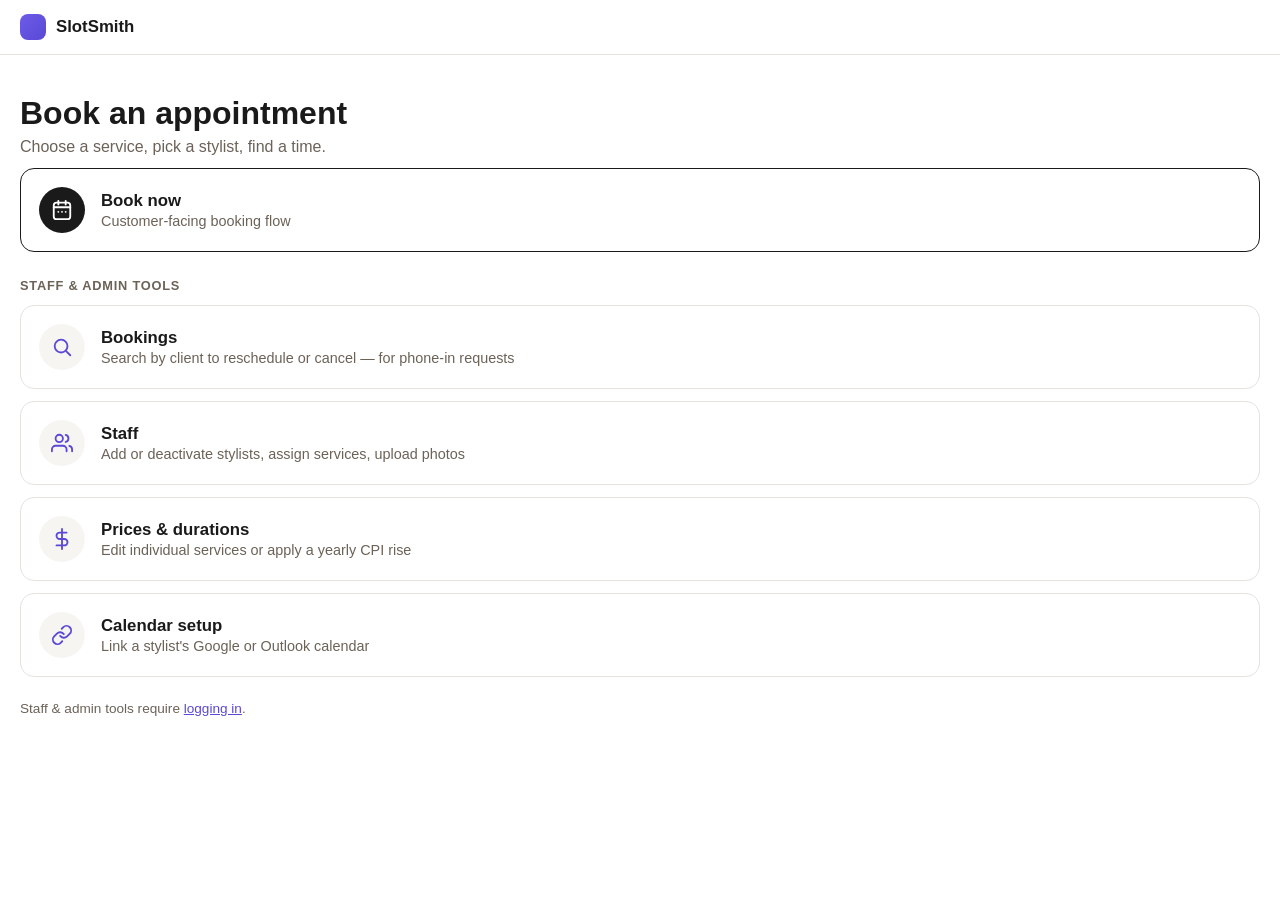
==== wwwroot/index.html @ a152c48f "Add reschedule/cancel, bot protection, admin auth, staff/pricing admin, staff time off, bookings sea" ====
<!DOCTYPE html>
<html lang="en">
<head>
<meta charset="UTF-8">
<meta name="viewport" content="width=device-width, initial-scale=1.0">
<title>SlotSmith</title>
<link rel="stylesheet" href="booking.css">
<style>
  body { padding-bottom: 40px; }
  .hero { margin: 40px 20px 8px; }
  .hero h1 { font-size: 2rem; margin: 0 0 6px; }
  .hero p { color: var(--muted); margin: 0; }
  .link-card {
    display: flex; align-items: center; gap: 16px;
    margin: 12px 20px; padding: 18px; border: 1px solid var(--border); border-radius: 14px;
    text-decoration: none; color: inherit;
  }
  .link-card:hover { border-color: var(--accent); }
  .link-card .icon {
    width: 46px; height: 46px; border-radius: 50%; background: var(--panel);
    display: flex; align-items: center; justify-content: center; flex-shrink: 0; color: var(--accent-dark);
  }
  .link-card .icon svg { width: 22px; height: 22px; }
  .link-card.primary .icon { background: var(--ink); color: #fff; }
  .link-card .title { font-weight: 700; font-size: 1.05rem; }
  .link-card .sub { color: var(--muted); font-size: 0.9rem; margin-top: 2px; }
</style>
</head>
<body>
<header class="topbar"><div class="brand"><span class="brand-mark"></span>SlotSmith</div></header>

<main>
  <div class="hero">
    <h1 id="heroTitle">Book an appointment</h1>
    <p>Choose a service, pick a stylist, find a time.</p>
  </div>
  <a class="link-card primary" href="/booking.html" style="border-color:var(--ink);">
    <div class="icon">
      <svg viewBox="0 0 24 24" fill="none" stroke="currentColor" stroke-width="2" stroke-linecap="round" stroke-linejoin="round"><rect x="3" y="4" width="18" height="18" rx="3"></rect><path d="M3 9h18"></path><path d="M8 2v4"></path><path d="M16 2v4"></path><path d="M8 14h.01"></path><path d="M12 14h.01"></path><path d="M16 14h.01"></path></svg>
    </div>
    <div>
      <div class="title">Book now</div>
      <div class="sub">Customer-facing booking flow</div>
    </div>
  </a>

  <h2 class="section-title">Staff &amp; admin tools</h2>
  <a class="link-card" href="/bookings-admin.html">
    <div class="icon">
      <svg viewBox="0 0 24 24" fill="none" stroke="currentColor" stroke-width="2" stroke-linecap="round" stroke-linejoin="round"><circle cx="11" cy="11" r="7"></circle><path d="m21 21-4.3-4.3"></path></svg>
    </div>
    <div>
      <div class="title">Bookings</div>
      <div class="sub">Search by client to reschedule or cancel — for phone-in requests</div>
    </div>
  </a>
  <a class="link-card" href="/staff-admin.html">
    <div class="icon">
      <svg viewBox="0 0 24 24" fill="none" stroke="currentColor" stroke-width="2" stroke-linecap="round" stroke-linejoin="round"><path d="M17 21v-2a4 4 0 0 0-4-4H5a4 4 0 0 0-4 4v2"></path><circle cx="9" cy="7" r="4"></circle><path d="M23 21v-2a4 4 0 0 0-3-3.87"></path><path d="M16 3.13a4 4 0 0 1 0 7.75"></path></svg>
    </div>
    <div>
      <div class="title">Staff</div>
      <div class="sub">Add or deactivate stylists, assign services, upload photos</div>
    </div>
  </a>
  <a class="link-card" href="/services-admin.html">
    <div class="icon">
      <svg viewBox="0 0 24 24" fill="none" stroke="currentColor" stroke-width="2" stroke-linecap="round" stroke-linejoin="round"><path d="M12 1v22"></path><path d="M17 5H9.5a3.5 3.5 0 0 0 0 7h5a3.5 3.5 0 0 1 0 7H6"></path></svg>
    </div>
    <div>
      <div class="title">Prices &amp; durations</div>
      <div class="sub">Edit individual services or apply a yearly CPI rise</div>
    </div>
  </a>
  <a class="link-card" href="/admin.html">
    <div class="icon">
      <svg viewBox="0 0 24 24" fill="none" stroke="currentColor" stroke-width="2" stroke-linecap="round" stroke-linejoin="round"><path d="M10 13a5 5 0 0 0 7.54.54l3-3a5 5 0 0 0-7.07-7.07l-1.72 1.71"></path><path d="M14 11a5 5 0 0 0-7.54-.54l-3 3a5 5 0 0 0 7.07 7.07l1.71-1.71"></path></svg>
    </div>
    <div>
      <div class="title">Calendar setup</div>
      <div class="sub">Link a stylist's Google or Outlook calendar</div>
    </div>
  </a>

  <p style="margin:24px 20px 0;color:var(--muted);font-size:0.85rem;">
    Staff &amp; admin tools require <a href="/admin-login.html">logging in</a>.
  </p>
</main>
<script>
  fetch('/api/business-info').then(r => r.json()).then(info => {
    const name = info.businessName ?? info.BusinessName;
    if (name) document.getElementById('heroTitle').textContent = `Book at ${name}`;
  }).catch(() => {});
</script>
</body>
</html>
---- wwwroot/booking.css ----
:root {
  --bg: #ffffff;
  --ink: #1a1a1a;
  --muted: #6b6258;
  --accent: #6c5ce7;
  --accent-dark: #5a48d6;
  --accent-ink: #ffffff;
  --border: #e5e2dd;
  --panel: #f7f5f2;
  --success: #1a7a3c;
  --success-bg: #eafaf0;
  --danger: #a3241f;
  --danger-bg: #fbeaea;
  --radius: 14px;
  --shadow-sm: 0 1px 2px rgba(26, 26, 26, 0.05);
  --shadow-md: 0 4px 16px rgba(26, 26, 26, 0.07);
  --shadow-lift: 0 8px 24px rgba(26, 26, 26, 0.1);
}
* { box-sizing: border-box; }
body {
  margin: 0;
  font-family: -apple-system, BlinkMacSystemFont, "Segoe UI", Roboto, sans-serif;
  color: var(--ink);
  background: var(--bg);
  padding-bottom: 88px; /* leave room for the sticky cart bar */
  -webkit-font-smoothing: antialiased;
}
a { color: var(--accent-dark); }

/* ── Header ─────────────────────────────────────────────────────────── */
header.topbar {
  display: flex;
  align-items: center;
  justify-content: space-between;
  gap: 16px;
  padding: 14px 20px;
  border-bottom: 1px solid var(--border);
  background: rgba(255, 255, 255, 0.92);
  backdrop-filter: blur(6px);
  position: sticky;
  top: 0;
  z-index: 20;
}
header.topbar button {
  background: none;
  border: none;
  font-size: 1.4rem;
  cursor: pointer;
  color: var(--ink);
}
.brand { display: flex; align-items: center; gap: 10px; font-weight: 800; font-size: 1.05rem; }
a.brand { color: inherit; text-decoration: none; }
.brand .brand-mark {
  width: 26px; height: 26px; border-radius: 8px;
  background: linear-gradient(135deg, var(--accent), var(--accent-dark));
  flex-shrink: 0;
}

/* ── Typography ─────────────────────────────────────────────────────── */
h1.step-title {
  font-size: 1.7rem;
  font-weight: 800;
  margin: 22px 20px 8px;
  letter-spacing: -0.01em;
}
h2.section-title {
  font-size: 0.8rem;
  font-weight: 700;
  margin: 26px 20px 10px;
  color: var(--muted);
  text-transform: uppercase;
  letter-spacing: 0.06em;
}

/* ── Cards ──────────────────────────────────────────────────────────── */
.card {
  display: flex;
  align-items: center;
  gap: 14px;
  margin: 12px 20px;
  padding: 16px;
  border: 1px solid var(--border);
  border-radius: var(--radius);
  background: var(--bg);
  box-shadow: var(--shadow-sm);
  transition: box-shadow 0.15s ease, border-color 0.15s ease, transform 0.1s ease;
}
.card.selectable { cursor: pointer; }
.card.selectable:hover { box-shadow: var(--shadow-md); border-color: #d8d3cb; }
.card.selected { border-color: var(--accent); box-shadow: 0 0 0 1.5px var(--accent), var(--shadow-md); }
.avatar {
  width: 52px;
  height: 52px;
  border-radius: 50%;
  background: var(--panel);
  display: flex;
  align-items: center;
  justify-content: center;
  font-weight: 700;
  color: var(--muted);
  flex-shrink: 0;
  overflow: hidden;
}
.avatar img { width: 100%; height: 100%; object-fit: cover; }
.card-body { flex: 1; min-width: 0; }
.card-title { font-weight: 700; font-size: 1.05rem; }
.card-sub { color: var(--muted); font-size: 0.9rem; margin-top: 2px; }

/* ── Buttons ────────────────────────────────────────────────────────── */
.pill-btn {
  border: 1px solid var(--ink);
  background: var(--bg);
  color: var(--ink);
  border-radius: 999px;
  padding: 8px 18px;
  font-weight: 600;
  font-size: 0.95rem;
  cursor: pointer;
  transition: background 0.15s ease, color 0.15s ease, transform 0.05s ease, opacity 0.15s ease;
}
.pill-btn:hover { background: var(--panel); }
.pill-btn:active { transform: scale(0.98); }
.pill-btn:disabled { opacity: 0.45; cursor: not-allowed; }
.pill-btn:disabled:hover { background: var(--bg); }
.pill-btn.primary { background: var(--ink); color: #fff; border-color: var(--ink); }
.pill-btn.primary:hover { background: #333; }

/* ── Selection dots ─────────────────────────────────────────────────── */
.checkbox-dot {
  width: 22px;
  height: 22px;
  border-radius: 50%;
  border: 2px solid var(--border);
  flex-shrink: 0;
  transition: background 0.15s ease, border-color 0.15s ease;
}
.checkbox-dot.checked { background: var(--accent); border-color: var(--accent); }

/* ── Sticky cart bar ────────────────────────────────────────────────── */
.cart-bar {
  position: fixed;
  bottom: 0; left: 0; right: 0;
  background: #fff;
  border-top: 1px solid var(--border);
  padding: 14px 20px;
  display: flex;
  align-items: center;
  justify-content: space-between;
  box-shadow: 0 -6px 20px rgba(26, 26, 26, 0.06);
}
.cart-bar .price { font-weight: 800; font-size: 1.2rem; }
.cart-bar .meta { color: var(--muted); font-size: 0.85rem; }
.cart-bar button {
  background: var(--ink);
  color: #fff;
  border: none;
  border-radius: 999px;
  padding: 14px 28px;
  font-weight: 700;
  font-size: 1rem;
  cursor: pointer;
  transition: background 0.15s ease, transform 0.05s ease;
}
.cart-bar button:hover:not(:disabled) { background: #333; }
.cart-bar button:active:not(:disabled) { transform: scale(0.98); }
.cart-bar button:disabled { opacity: 0.4; cursor: not-allowed; }

/* ── Time slots ─────────────────────────────────────────────────────── */
.slots-grid {
  display: grid;
  grid-template-columns: repeat(auto-fill, minmax(90px, 1fr));
  gap: 10px;
  margin: 0 20px;
}
.slot-btn {
  padding: 10px 6px;
  border-radius: 10px;
  border: 1px solid var(--border);
  background: var(--bg);
  cursor: pointer;
  font-weight: 600;
  transition: background 0.15s ease, border-color 0.15s ease, color 0.15s ease, transform 0.05s ease;
}
.slot-btn:hover { border-color: var(--accent); }
.slot-btn:active { transform: scale(0.97); }
.slot-btn.selected { background: var(--accent); color: var(--accent-ink); border-color: var(--accent); }

/* ── Forms ──────────────────────────────────────────────────────────── */
form.details-form { margin: 0 20px; display: flex; flex-direction: column; gap: 4px; }
form.details-form label {
  font-size: 0.85rem;
  font-weight: 600;
  color: var(--muted);
  margin-top: 10px;
}
form.details-form label:first-child { margin-top: 0; }
form.details-form input, form.details-form textarea {
  padding: 12px 14px;
  border-radius: 10px;
  border: 1px solid var(--border);
  font-size: 1rem;
  font-family: inherit;
  transition: border-color 0.15s ease, box-shadow 0.15s ease;
}
form.details-form input:focus, form.details-form textarea:focus,
input:focus, textarea:focus, select:focus {
  outline: none;
  border-color: var(--accent);
  box-shadow: 0 0 0 3px rgba(108, 92, 231, 0.15);
}

/* ── Misc states ────────────────────────────────────────────────────── */
.empty-state { margin: 40px 20px; color: var(--muted); text-align: center; }
.confirm-box { margin: 40px 20px; text-align: center; }
.confirm-box h1 { font-size: 1.8rem; }
.confirm-icon {
  width: 64px; height: 64px; border-radius: 50%;
  background: var(--success-bg); color: var(--success);
  display: flex; align-items: center; justify-content: center;
  margin: 0 auto 16px; font-size: 2rem;
}

/* ── Admin nav (see admin-nav.js) ──────────────────────────────────── */
.admin-nav { display: flex; align-items: center; gap: 4px; }
.admin-nav a {
  padding: 7px 14px;
  border-radius: 999px;
  font-size: 0.88rem;
  font-weight: 600;
  color: var(--muted);
  text-decoration: none;
  transition: background 0.15s ease, color 0.15s ease;
}
.admin-nav a:hover { background: var(--panel); color: var(--ink); }
.admin-nav a.active { background: var(--ink); color: #fff; }
.admin-nav .logout-link {
  margin-left: 8px;
  padding: 7px 14px;
  font-size: 0.85rem;
  color: var(--muted);
  text-decoration: none;
  border-left: 1px solid var(--border);
}
.admin-nav .logout-link:hover { color: var(--danger); }

/* ── Banners ────────────────────────────────────────────────────────── */
.banner { margin: 20px; padding: 14px 16px; border-radius: 12px; background: var(--success-bg); color: var(--success); font-weight: 600; box-shadow: var(--shadow-sm); }
.banner.error { background: var(--danger-bg); color: var(--danger); }
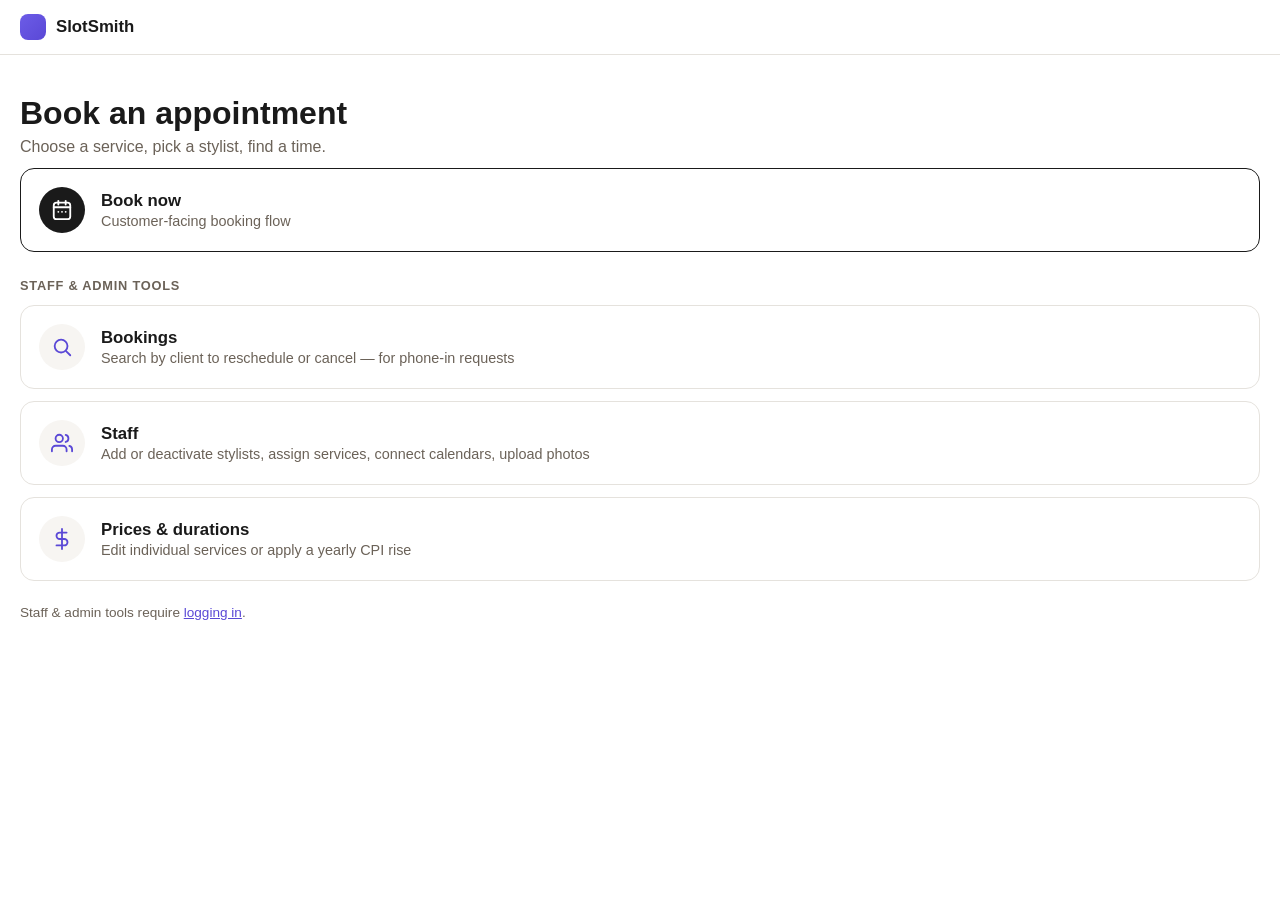
==== commit 2ca29847: "Merge calendar connection into staff-admin.html, retire admin.html" ====
--- a/wwwroot/index.html
+++ b/wwwroot/index.html
@@ -60,7 +60,7 @@
     </div>
     <div>
       <div class="title">Staff</div>
-      <div class="sub">Add or deactivate stylists, assign services, upload photos</div>
+      <div class="sub">Add or deactivate stylists, assign services, connect calendars, upload photos</div>
     </div>
   </a>
   <a class="link-card" href="/services-admin.html">
@@ -70,15 +70,6 @@
     <div>
       <div class="title">Prices &amp; durations</div>
       <div class="sub">Edit individual services or apply a yearly CPI rise</div>
-    </div>
-  </a>
-  <a class="link-card" href="/admin.html">
-    <div class="icon">
-      <svg viewBox="0 0 24 24" fill="none" stroke="currentColor" stroke-width="2" stroke-linecap="round" stroke-linejoin="round"><path d="M10 13a5 5 0 0 0 7.54.54l3-3a5 5 0 0 0-7.07-7.07l-1.72 1.71"></path><path d="M14 11a5 5 0 0 0-7.54-.54l-3 3a5 5 0 0 0 7.07 7.07l1.71-1.71"></path></svg>
-    </div>
-    <div>
-      <div class="title">Calendar setup</div>
-      <div class="sub">Link a stylist's Google or Outlook calendar</div>
     </div>
   </a>
 
--- a/wwwroot/booking.css
+++ b/wwwroot/booking.css
@@ -86,7 +86,10 @@
   transition: box-shadow 0.15s ease, border-color 0.15s ease, transform 0.1s ease;
 }
 .card.selectable { cursor: pointer; }
-.card.selectable:hover { box-shadow: var(--shadow-md); border-color: #d8d3cb; }
+/* :not(.selected) matters here — without it, hovering a selected card (very likely on the exact
+   card you just tapped) let the plain hover border/shadow outrank .card.selected below since
+   both rules matched at similar specificity, hiding the selection until the mouse moved away. */
+.card.selectable:not(.selected):hover { box-shadow: var(--shadow-md); border-color: #d8d3cb; }
 .card.selected { border-color: var(--accent); box-shadow: 0 0 0 1.5px var(--accent), var(--shadow-md); }
 .avatar {
   width: 52px;
@@ -125,16 +128,57 @@
 .pill-btn.primary { background: var(--ink); color: #fff; border-color: var(--ink); }
 .pill-btn.primary:hover { background: #333; }
 
-/* ── Selection dots ─────────────────────────────────────────────────── */
+/* ── Service selection checkboxes ──────────────────────────────────────
+   Square with a checkmark, not round — services allow picking more than one,
+   and a round dot reads as a radio button (pick-one), which is the wrong signal
+   here. See .radio-dot below for the single-select equivalent used on the
+   professional step. */
 .checkbox-dot {
   width: 22px;
   height: 22px;
-  border-radius: 50%;
+  border-radius: 6px;
   border: 2px solid var(--border);
   flex-shrink: 0;
+  display: flex;
+  align-items: center;
+  justify-content: center;
   transition: background 0.15s ease, border-color 0.15s ease;
 }
 .checkbox-dot.checked { background: var(--accent); border-color: var(--accent); }
+.checkbox-dot.checked::after {
+  content: '';
+  width: 6px;
+  height: 10px;
+  border: solid #fff;
+  border-width: 0 2px 2px 0;
+  transform: rotate(45deg) translate(-1px, -1px);
+}
+
+/* ── Professional selection radio dots ──────────────────────────────────
+   Round ring with a filled center dot, not a checkmark — professional is a
+   single-select step (pick one, or "no preference"), which is exactly what a
+   radio button conventionally signals. Kept as a distinct class from
+   .checkbox-dot so the two shapes (and their selection semantics) never get
+   mixed up. */
+.radio-dot {
+  width: 22px;
+  height: 22px;
+  border-radius: 50%;
+  border: 2px solid var(--border);
+  flex-shrink: 0;
+  display: flex;
+  align-items: center;
+  justify-content: center;
+  transition: border-color 0.15s ease;
+}
+.radio-dot.checked { border-color: var(--accent); }
+.radio-dot.checked::after {
+  content: '';
+  width: 10px;
+  height: 10px;
+  border-radius: 50%;
+  background: var(--accent);
+}
 
 /* ── Sticky cart bar ────────────────────────────────────────────────── */
 .cart-bar {
@@ -165,6 +209,77 @@
 .cart-bar button:active:not(:disabled) { transform: scale(0.98); }
 .cart-bar button:disabled { opacity: 0.4; cursor: not-allowed; }
 
+/* ── Inline calendar date picker (time step) ──────────────────────────
+   Embedded on the page instead of the native browser date-picker popup, so
+   it's visible without an extra click and time slots can render directly
+   below whichever day is picked. */
+.calendar-widget {
+  margin: 0 20px 20px;
+  max-width: 380px;
+  padding: 16px;
+  border: 1px solid var(--border);
+  border-radius: var(--radius);
+  background: var(--bg);
+  box-shadow: var(--shadow-sm);
+}
+.calendar-header {
+  display: flex;
+  align-items: center;
+  justify-content: space-between;
+  margin-bottom: 12px;
+}
+.calendar-month-label { font-weight: 700; font-size: 1rem; }
+.calendar-nav-btn {
+  width: 32px;
+  height: 32px;
+  border-radius: 50%;
+  border: none;
+  background: var(--panel);
+  color: var(--ink);
+  font-size: 1.1rem;
+  line-height: 1;
+  cursor: pointer;
+  display: flex;
+  align-items: center;
+  justify-content: center;
+  transition: background 0.15s ease;
+}
+.calendar-nav-btn:hover { background: var(--border); }
+.calendar-weekdays, .calendar-grid {
+  display: grid;
+  grid-template-columns: repeat(7, 1fr);
+}
+.calendar-weekdays { margin-bottom: 4px; }
+.calendar-weekdays div {
+  text-align: center;
+  font-size: 0.75rem;
+  font-weight: 700;
+  color: var(--muted);
+  text-transform: uppercase;
+  letter-spacing: 0.02em;
+  padding: 4px 0;
+}
+.calendar-grid { row-gap: 4px; }
+.calendar-day {
+  aspect-ratio: 1;
+  border: none;
+  background: none;
+  border-radius: 50%;
+  font-size: 0.92rem;
+  font-weight: 600;
+  color: var(--ink);
+  cursor: pointer;
+  display: flex;
+  align-items: center;
+  justify-content: center;
+  transition: background 0.15s ease, color 0.15s ease;
+}
+.calendar-day-blank { cursor: default; }
+.calendar-day:not(.past):not(.selected):hover { background: var(--panel); }
+.calendar-day.today { box-shadow: inset 0 0 0 1.5px var(--accent); }
+.calendar-day.selected { background: var(--accent); color: var(--accent-ink); }
+.calendar-day.past { color: #cfc9c0; cursor: not-allowed; }
+
 /* ── Time slots ─────────────────────────────────────────────────────── */
 .slots-grid {
   display: grid;
